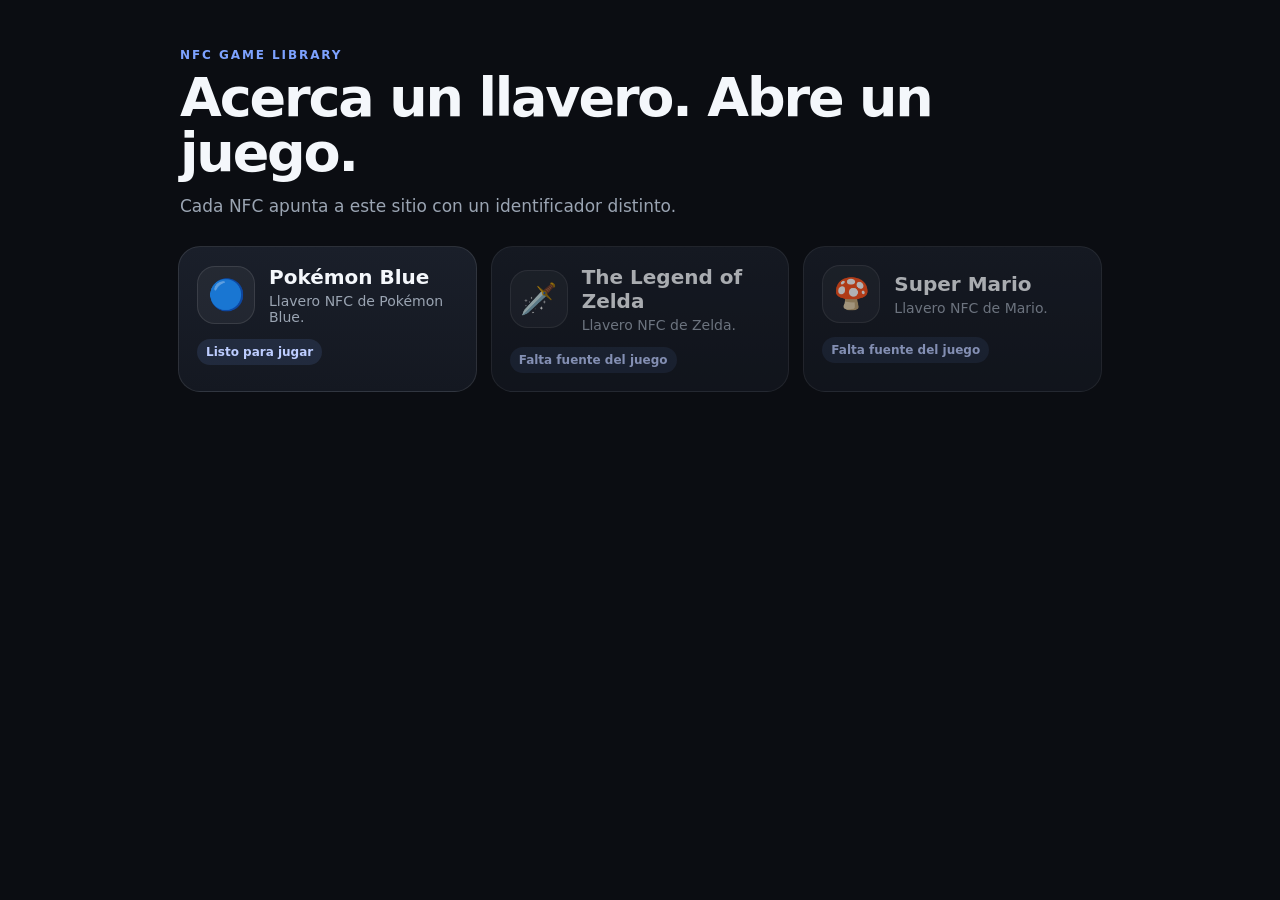
==== index.html @ 4035e68d "Add NFC tag save profiles" ====
<!doctype html>
<html lang="es">
<head>
  <meta charset="utf-8">
  <meta name="viewport" content="width=device-width,initial-scale=1,viewport-fit=cover">
  <meta name="theme-color" content="#0b0d12">
  <meta name="mobile-web-app-capable" content="yes">
  <meta name="apple-mobile-web-app-capable" content="yes">
  <title>NFC Games</title>
  <link rel="preconnect" href="https://cdn.emulatorjs.org">
  <link rel="dns-prefetch" href="https://cdn.emulatorjs.org">
  <link rel="preload" href="https://cdn.emulatorjs.org/stable/data/loader.js" as="script" crossorigin>
  <link rel="preload" href="https://cdn.emulatorjs.org/stable/data/emulator.min.js" as="script">
  <link rel="preload" href="https://cdn.emulatorjs.org/stable/data/emulator.min.css" as="style">
  <link rel="manifest" href="./manifest.webmanifest">
  <link rel="stylesheet" href="./styles.css?v=tag-v1">
</head>
<body>
  <main id="app">
    <section id="catalogView" class="view" hidden>
      <div class="hero">
        <p class="eyebrow">NFC GAME LIBRARY</p>
        <h1>Acerca un llavero. Abre un juego.</h1>
        <p class="subtitle">
          Cada NFC apunta a este sitio con un identificador distinto.
        </p>
      </div>

      <div id="catalog" class="catalog" aria-live="polite"></div>
    </section>

    <section id="loadingView" class="view centered" hidden>
      <div class="loader" aria-hidden="true"></div>
      <p class="eyebrow">CARGANDO</p>
      <h1 id="loadingTitle">Preparando juego…</h1>
      <p id="loadingSubtitle" class="subtitle">Un momento.</p>
    </section>

    <section id="setupView" class="view centered" hidden>
      <div id="setupIcon" class="game-icon">🎮</div>
      <p class="eyebrow">JUEGO CONFIGURADO</p>
      <h1 id="setupTitle">Juego</h1>
      <p id="setupText" class="subtitle"></p>

      <div class="info-card">
        <div>
          <span class="label">ID NFC</span>
          <strong id="setupId"></strong>
        </div>
        <div>
          <span class="label">Sistema</span>
          <strong id="setupSystem"></strong>
        </div>
      </div>

      <p class="fine">
        Para que se abra automáticamente en cualquier teléfono,
        este juego necesita una fuente de ROM autorizada y accesible por HTTPS.
      </p>

      <a class="secondary-button" href="./">Volver al catálogo</a>
    </section>

    <section id="errorView" class="view centered" hidden>
      <div class="game-icon">⚠️</div>
      <p class="eyebrow">ERROR</p>
      <h1>No se pudo abrir el juego</h1>
      <p id="errorText" class="subtitle"></p>
      <a class="secondary-button" href="./">Volver al catálogo</a>
    </section>

    <section id="gameView" hidden>
      <div id="game"></div>
      <div id="saveStatus" class="save-status" hidden aria-live="polite">Partida guardada</div>
      <button id="exitGame" class="exit-button" type="button" aria-label="Salir del juego" hidden>×</button>
    </section>
  </main>

  <script src="./games.js?v=tag-v1"></script>
  <script src="./app.js?v=tag-v1"></script>
</body>
</html>
---- styles.css ----
*{box-sizing:border-box}
[hidden]{
  display: none !important;
}
:root{
  color-scheme:dark;
  --bg:#0b0d12;
  --panel:#141821;
  --panel2:#1a1f2a;
  --text:#f4f7fb;
  --muted:#9aa4b2;
  --line:rgba(255,255,255,.10);
  --accent:#7da2ff;
}
html,body{margin:0;min-height:100%;background:var(--bg);color:var(--text);font-family:system-ui,-apple-system,BlinkMacSystemFont,"Segoe UI",sans-serif}
body{min-height:100dvh}
button,a{font:inherit}
a{color:inherit;text-decoration:none}
#app{min-height:100dvh}
.view{width:min(960px,100%);margin:0 auto;padding:28px 18px 44px}
.centered{min-height:100dvh;display:flex;flex-direction:column;justify-content:center;align-items:center;text-align:center;max-width:620px}
.hero{padding:20px 2px 26px}
.eyebrow{margin:0 0 8px;font-size:12px;font-weight:800;letter-spacing:.16em;color:var(--accent)}
h1{margin:0;font-size:clamp(28px,8vw,54px);line-height:1.02;letter-spacing:-.04em}
.subtitle{max-width:620px;margin:14px 0 0;color:var(--muted);font-size:17px;line-height:1.5}
.catalog{display:grid;grid-template-columns:repeat(auto-fit,minmax(240px,1fr));gap:14px}
.game-card{display:block;padding:18px;border:1px solid var(--line);border-radius:22px;background:linear-gradient(180deg,var(--panel2),var(--panel));transition:transform .15s ease,border-color .15s ease}
.game-card:active{transform:scale(.985)}
.game-card.disabled{opacity:.68}
.game-card-top{display:flex;gap:14px;align-items:center}
.game-icon{display:grid;place-items:center;width:58px;height:58px;flex:0 0 58px;border:1px solid var(--line);border-radius:18px;background:rgba(255,255,255,.05);font-size:30px}
.game-card h2{margin:0 0 4px;font-size:20px}
.game-card p{margin:0;color:var(--muted);font-size:14px}
.pill{display:inline-flex;margin-top:14px;padding:6px 9px;border-radius:999px;background:rgba(125,162,255,.12);color:#bdcdff;font-size:12px;font-weight:700}
.info-card{width:min(100%,460px);margin:24px 0 0;display:grid;grid-template-columns:1fr 1fr;gap:1px;border:1px solid var(--line);border-radius:18px;overflow:hidden;background:var(--line)}
.info-card>div{padding:16px;background:var(--panel);text-align:left}
.label{display:block;margin-bottom:6px;color:var(--muted);font-size:11px;font-weight:800;letter-spacing:.12em}
.fine{max-width:520px;margin:18px 0 0;color:#7f8997;font-size:13px;line-height:1.5}
.secondary-button{display:inline-flex;align-items:center;justify-content:center;min-height:48px;margin-top:22px;padding:0 18px;border:1px solid var(--line);border-radius:14px;background:var(--panel);font-weight:750}
.loader{width:46px;height:46px;margin-bottom:24px;border:4px solid rgba(255,255,255,.14);border-top-color:#fff;border-radius:50%;animation:spin .8s linear infinite}
@keyframes spin{to{transform:rotate(360deg)}}
#gameView{
  position:relative;
  width:100%;
  height:100dvh;
  overflow:hidden;
  background:#000;
}
 
#game{
  width:100%;
  height:100dvh;
  background:#000;
}

.save-status{position:absolute;z-index:20;left:50%;bottom:max(16px,env(safe-area-inset-bottom));transform:translateX(-50%);padding:9px 12px;border:1px solid rgba(255,255,255,.18);border-radius:999px;background:rgba(0,0,0,.68);color:#fff;font-size:13px;font-weight:750;box-shadow:0 10px 24px rgba(0,0,0,.28)}

@media (prefers-reduced-motion:reduce){.loader{animation:none}.game-card{transition:none}}
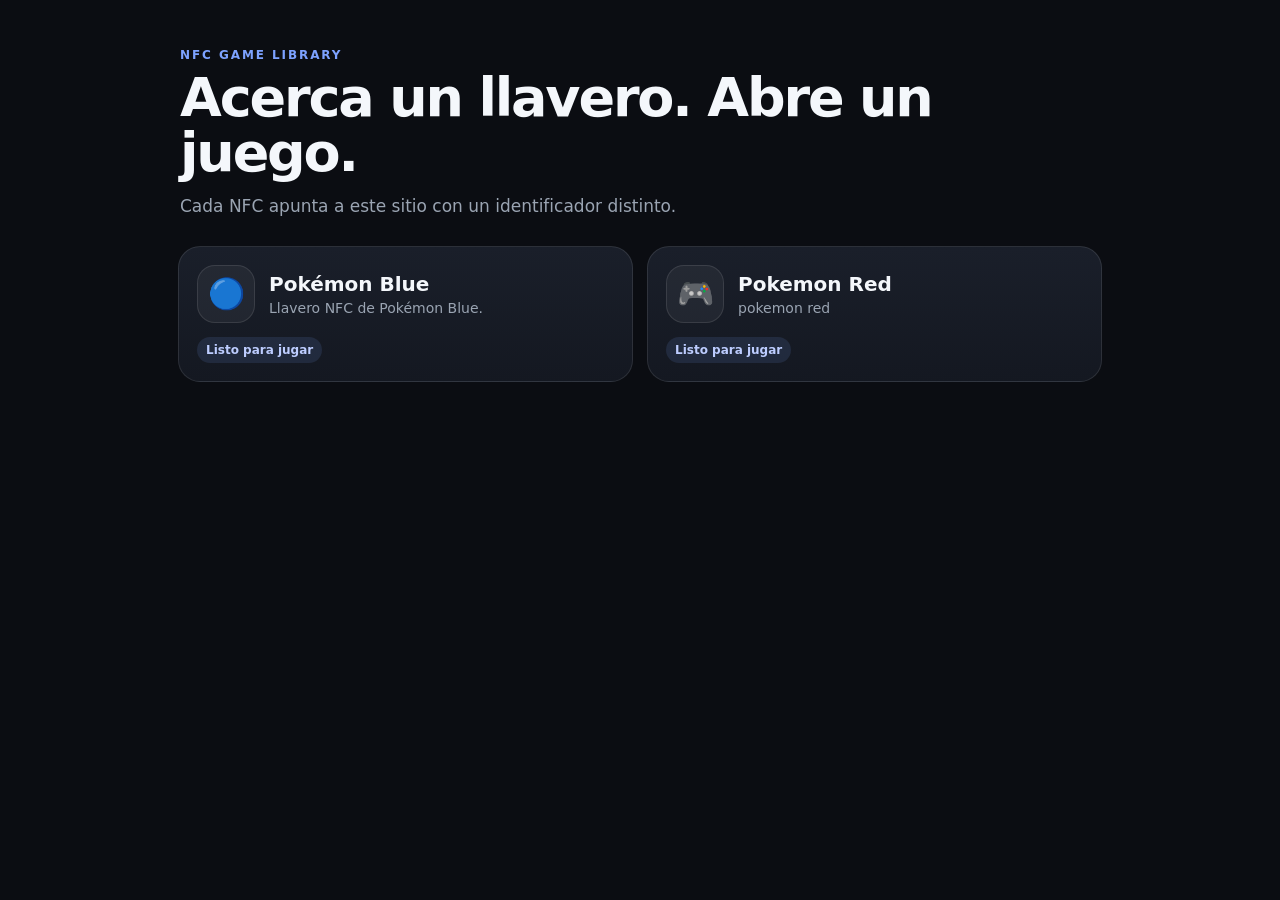
==== commit bfe93a9f: "Remove placeholder Zelda and Mario games" ====
--- a/index.html
+++ b/index.html
@@ -13,7 +13,7 @@
   <link rel="preload" href="https://cdn.emulatorjs.org/stable/data/emulator.min.js" as="script">
   <link rel="preload" href="https://cdn.emulatorjs.org/stable/data/emulator.min.css" as="style">
   <link rel="manifest" href="./manifest.webmanifest">
-  <link rel="stylesheet" href="./styles.css?v=tag-v1">
+  <link rel="stylesheet" href="./styles.css?v=catalog-v1">
 </head>
 <body>
   <main id="app">
@@ -76,7 +76,7 @@
     </section>
   </main>
 
-  <script src="./games.js?v=tag-v1"></script>
-  <script src="./app.js?v=tag-v1"></script>
+  <script src="./games.js?v=catalog-v1"></script>
+  <script src="./app.js?v=catalog-v1"></script>
 </body>
 </html>
--- a/styles.css
+++ b/styles.css
@@ -53,6 +53,26 @@
   background:#000;
 }
 
-.save-status{position:absolute;z-index:20;left:50%;bottom:max(16px,env(safe-area-inset-bottom));transform:translateX(-50%);padding:9px 12px;border:1px solid rgba(255,255,255,.18);border-radius:999px;background:rgba(0,0,0,.68);color:#fff;font-size:13px;font-weight:750;box-shadow:0 10px 24px rgba(0,0,0,.28)}
+.save-status{
+  position:absolute;
+  z-index:20;
+  left:max(10px,env(safe-area-inset-left));
+  bottom:max(8px,env(safe-area-inset-bottom));
+  max-width:calc(100% - 20px);
+  padding:5px 8px;
+  border:1px solid rgba(255,255,255,.12);
+  border-radius:6px;
+  background:rgba(0,0,0,.52);
+  color:rgba(255,255,255,.82);
+  font-size:11px;
+  font-weight:600;
+  line-height:1.25;
+  box-shadow:0 4px 12px rgba(0,0,0,.18);
+  pointer-events:none;
+}
+
+#game .ejs_virtualGamepad_parent{
+  bottom:106px !important;
+}
 
 @media (prefers-reduced-motion:reduce){.loader{animation:none}.game-card{transition:none}}
